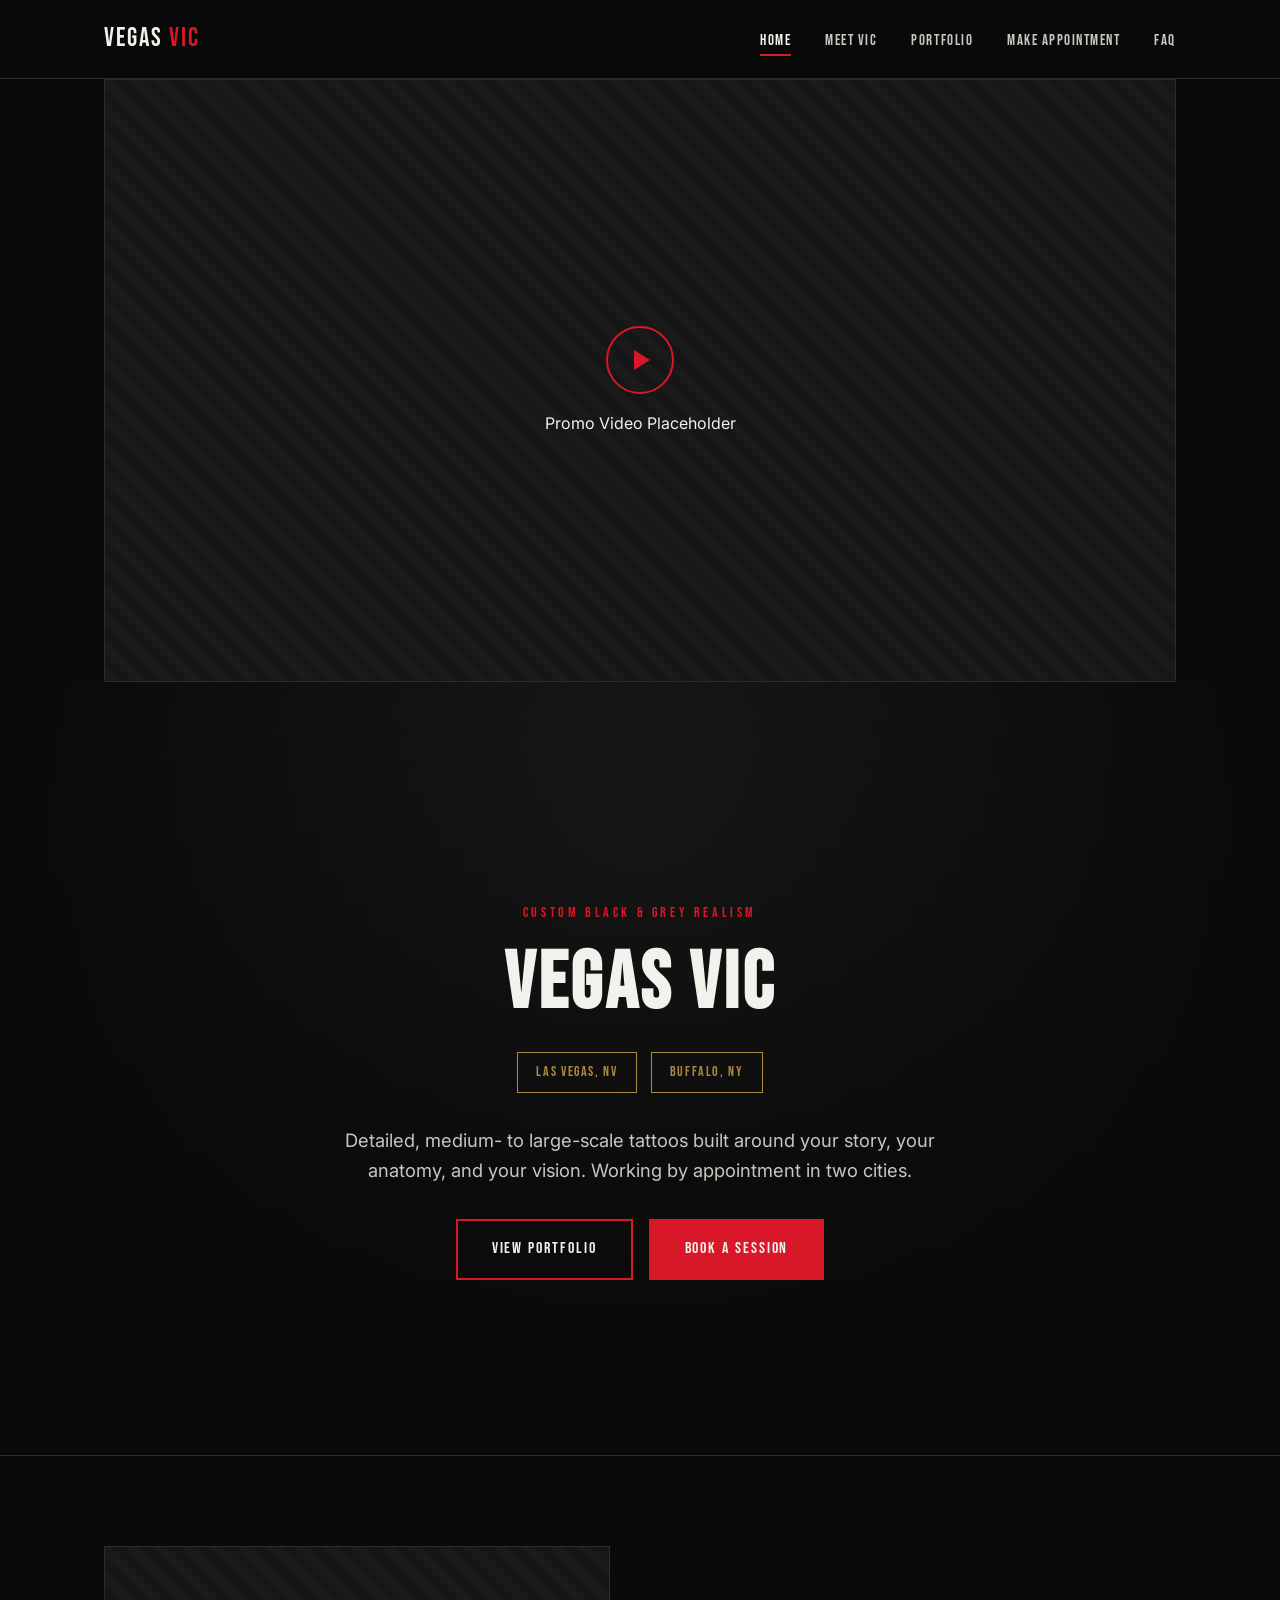
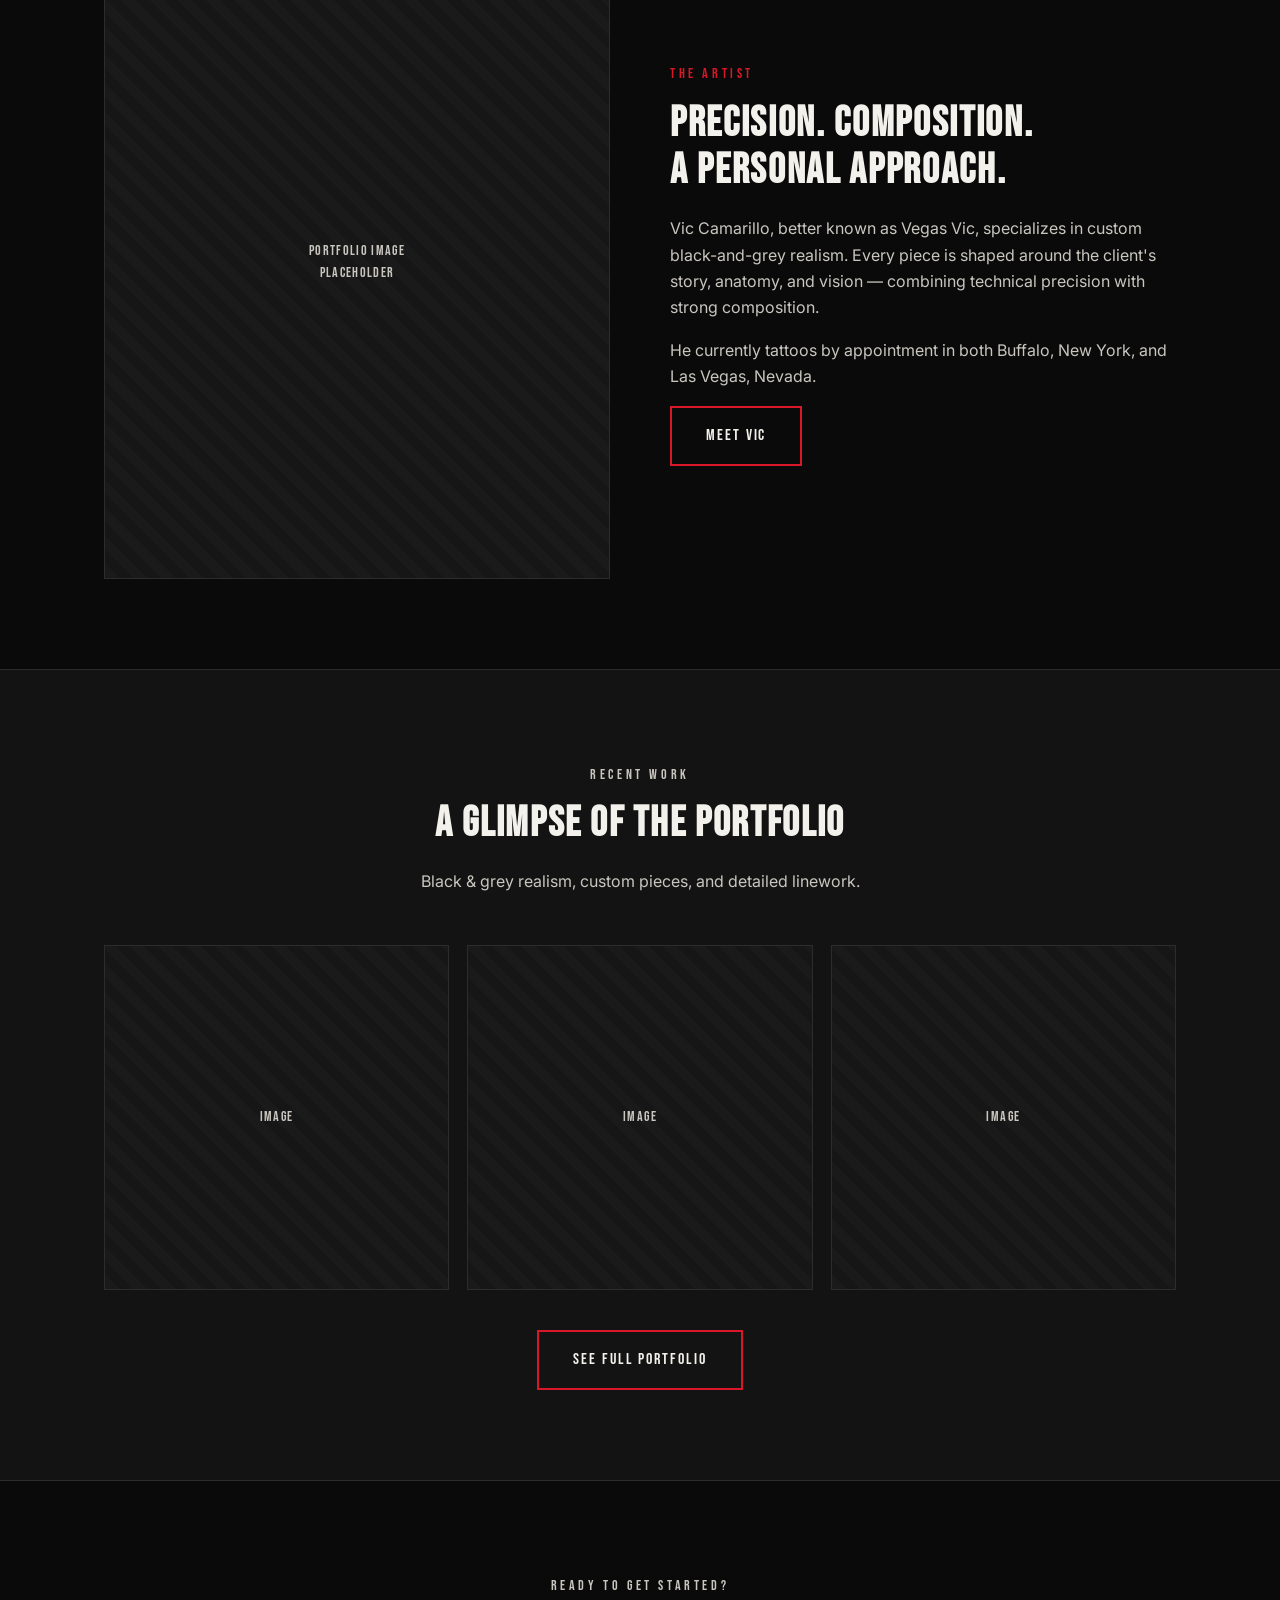
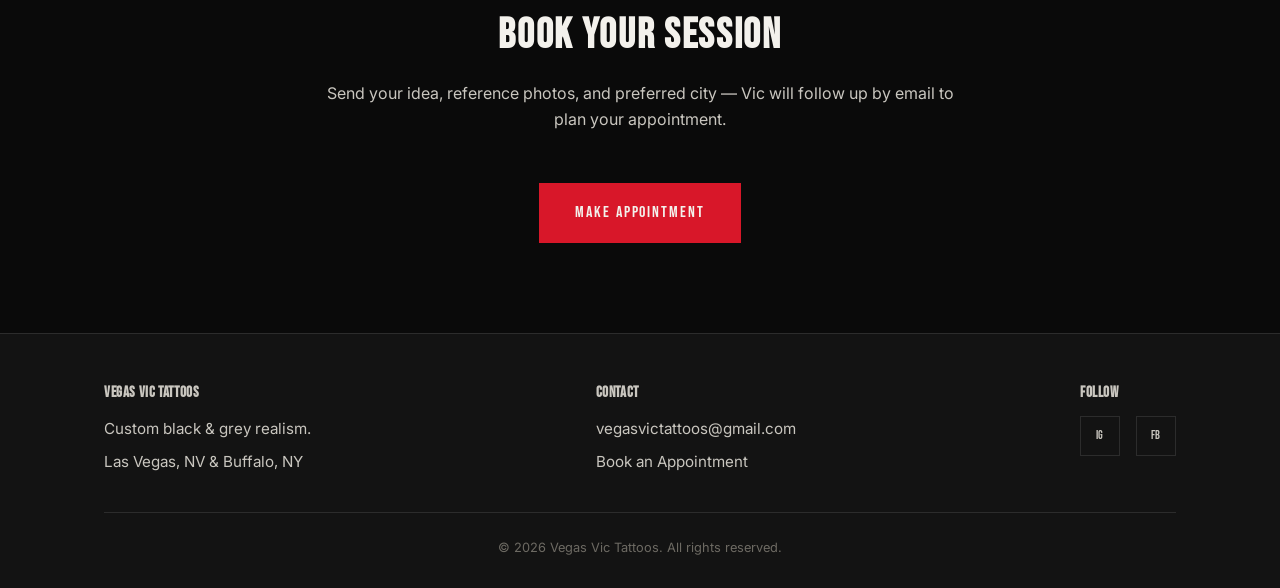
==== index.html @ 9f09d4d0 "Add files via upload" ====
<!doctype html>
<html lang="en">
<head>
<meta charset="utf-8">
<meta name="viewport" content="width=device-width, initial-scale=1">
<title>Vegas Vic Tattoos | Custom Black &amp; Grey Realism — Las Vegas &amp; Buffalo</title>
<meta name="description" content="Vegas Vic — custom black-and-grey realism tattoo artist working by appointment in Las Vegas, NV and Buffalo, NY.">
<link rel="canonical" href="https://www.vegasvictattoos.com/">
<meta property="og:type" content="website">
<meta property="og:site_name" content="Vegas Vic Tattoos">
<meta property="og:title" content="Vegas Vic Tattoos | Custom Black & Grey Realism">
<meta property="og:description" content="Vegas Vic — custom black-and-grey realism tattoo artist working by appointment in Las Vegas, NV and Buffalo, NY.">
<meta property="og:url" content="https://www.vegasvictattoos.com/">
<meta property="og:image" content="https://www.vegasvictattoos.com/images/og-image.jpg">
<meta name="twitter:card" content="summary_large_image">
<meta name="twitter:title" content="Vegas Vic Tattoos | Custom Black & Grey Realism">
<meta name="twitter:description" content="Vegas Vic — custom black-and-grey realism tattoo artist working by appointment in Las Vegas, NV and Buffalo, NY.">
<meta name="twitter:image" content="https://www.vegasvictattoos.com/images/og-image.jpg">
<link rel="icon" type="image/svg+xml" href="favicon.svg">
<link rel="preconnect" href="https://fonts.googleapis.com">
<link rel="preconnect" href="https://fonts.gstatic.com" crossorigin>
<link href="https://fonts.googleapis.com/css2?family=Bebas+Neue&family=Inter:wght@400;500;600&display=swap" rel="stylesheet">
<link rel="stylesheet" href="style.css">
<script type="application/ld+json">
{
  "@context": "https://schema.org",
  "@type": "LocalBusiness",
  "name": "Vegas Vic Tattoos",
  "image": "https://www.vegasvictattoos.com/images/og-image.jpg",
  "url": "https://www.vegasvictattoos.com/",
  "email": "vegasvictattoos@gmail.com",
  "description": "Custom black-and-grey realism tattoo artist working by appointment in Las Vegas, NV and Buffalo, NY.",
  "priceRange": "$750-$1500",
  "areaServed": [
    { "@type": "City", "name": "Las Vegas, NV" },
    { "@type": "City", "name": "Buffalo, NY" }
  ],
  "sameAs": [
    "https://www.instagram.com/vegasvic_tattoos/",
    "https://www.facebook.com/profile.php?id=100070552852035"
  ]
}
</script>
</head>
<body>

<header class="site-header">
  <div class="nav-wrap">
    <a href="index.html" class="logo">VEGAS <span>VIC</span></a>
    <button class="nav-toggle" aria-label="Toggle menu"><span></span><span></span><span></span></button>
    <nav class="main-nav">
      <ul>
        <li><a href="index.html" class="active">Home</a></li>
        <li><a href="meet-vic.html">Meet Vic</a></li>
        <li><a href="portfolio.html">Portfolio</a></li>
        <li><a href="appointment.html">Make Appointment</a></li>
        <li><a href="faq.html">FAQ</a></li>
      </ul>
    </nav>
  </div>
</header>

<main>

<section class="video-section">
  <div class="container">
    <!-- Swap this block for a <video controls src="..."></video> or an embedded
         YouTube/Vimeo <iframe> once a promo/reel video is ready. -->
    <div class="video-frame">
      <div class="play-icon"></div>
      <span class="placeholder-label">Promo Video Placeholder</span>
    </div>
  </div>
</section>

<section class="hero">
  <div class="hero-inner">
    <p class="eyebrow">Custom Black &amp; Grey Realism</p>
    <h1>Vegas Vic</h1>
    <div class="cities">
      <span class="city-badge">Las Vegas, NV</span>
      <span class="city-badge">Buffalo, NY</span>
    </div>
    <p class="lede">Detailed, medium- to large-scale tattoos built around your story, your anatomy, and your vision. Working by appointment in two cities.</p>
    <div class="btn-row" style="justify-content:center;">
      <a href="portfolio.html" class="btn">View Portfolio</a>
      <a href="appointment.html" class="btn btn-solid">Book a Session</a>
    </div>
  </div>
</section>

<section>
  <div class="container two-col">
    <div class="img-frame">
      <span class="placeholder-label">Portfolio Image<br>Placeholder</span>
    </div>
    <div>
      <p class="eyebrow">The Artist</p>
      <h2>Precision. Composition.<br>A Personal Approach.</h2>
      <p>Vic Camarillo, better known as Vegas Vic, specializes in custom black-and-grey realism. Every piece is shaped around the client's story, anatomy, and vision — combining technical precision with strong composition.</p>
      <p>He currently tattoos by appointment in both Buffalo, New York, and Las Vegas, Nevada.</p>
      <a href="meet-vic.html" class="btn">Meet Vic</a>
    </div>
  </div>
</section>

<section class="section-alt">
  <div class="container">
    <div class="section-head">
      <p class="eyebrow">Recent Work</p>
      <h2>A Glimpse of the Portfolio</h2>
      <p>Black &amp; grey realism, custom pieces, and detailed linework.</p>
    </div>
    <div class="portfolio-grid">
      <div class="img-frame"><span class="placeholder-label">Image</span></div>
      <div class="img-frame"><span class="placeholder-label">Image</span></div>
      <div class="img-frame"><span class="placeholder-label">Image</span></div>
    </div>
    <div style="text-align:center; margin-top:40px;">
      <a href="portfolio.html" class="btn">See Full Portfolio</a>
    </div>
  </div>
</section>

<section>
  <div class="container">
    <div class="section-head">
      <p class="eyebrow">Ready to Get Started?</p>
      <h2>Book Your Session</h2>
      <p>Send your idea, reference photos, and preferred city — Vic will follow up by email to plan your appointment.</p>
    </div>
    <div style="text-align:center;">
      <a href="appointment.html" class="btn btn-solid">Make Appointment</a>
    </div>
  </div>
</section>

</main>

<footer class="site-footer">
  <div class="container">
    <div class="footer-inner">
      <div class="footer-col">
        <h4>Vegas Vic Tattoos</h4>
        <p>Custom black &amp; grey realism.</p>
        <p>Las Vegas, NV &amp; Buffalo, NY</p>
      </div>
      <div class="footer-col">
        <h4>Contact</h4>
        <a href="mailto:vegasvictattoos@gmail.com">vegasvictattoos@gmail.com</a>
        <a href="appointment.html">Book an Appointment</a>
      </div>
      <div class="footer-col">
        <h4>Follow</h4>
        <div class="social-row">
          <a href="https://www.instagram.com/vegasvic_tattoos/" target="_blank" rel="noopener">IG</a>
          <a href="https://www.facebook.com/profile.php?id=100070552852035" target="_blank" rel="noopener">FB</a>
        </div>
      </div>
    </div>
    <div class="footer-bottom">&copy; 2026 Vegas Vic Tattoos. All rights reserved.</div>
  </div>
</footer>

<script src="script.js"></script>
</body>
</html>
---- style.css ----
/* =========================================================
   Vegas Vic Tattoos — shared stylesheet
   ========================================================= */

:root {
  --black: #0a0a0a;
  --near-black: #131313;
  --charcoal: #1c1c1c;
  --line: #2c2c2c;
  --white: #f3f1ec;
  --off-white: #c9c6bf;
  --red: #b1121e;
  --red-bright: #d81729;
  --gold: #ad8a3f;
  --font-display: 'Bebas Neue', 'Oswald', sans-serif;
  --font-body: 'Inter', 'Helvetica Neue', Arial, sans-serif;
}

* { box-sizing: border-box; margin: 0; padding: 0; }

html { scroll-behavior: smooth; }

body {
  background: var(--black);
  color: var(--white);
  font-family: var(--font-body);
  line-height: 1.65;
  -webkit-font-smoothing: antialiased;
}

img { max-width: 100%; display: block; }

a { color: inherit; text-decoration: none; }

ul { list-style: none; }

.container {
  width: 100%;
  max-width: 1120px;
  margin: 0 auto;
  padding: 0 24px;
}

h1, h2, h3, h4 {
  font-family: var(--font-display);
  letter-spacing: 0.04em;
  text-transform: uppercase;
  line-height: 1.15;
  color: var(--white);
}

h1 { font-size: clamp(2.6rem, 7vw, 5rem); }
h2 { font-size: clamp(1.8rem, 4vw, 2.6rem); margin-bottom: 20px; }
h3 { font-size: 1.3rem; margin-bottom: 10px; }

p { color: var(--off-white); margin-bottom: 16px; }

.eyebrow {
  display: inline-block;
  font-family: var(--font-display);
  letter-spacing: 0.25em;
  text-transform: uppercase;
  color: var(--red-bright);
  font-size: 0.9rem;
  margin-bottom: 14px;
}

.btn {
  display: inline-block;
  font-family: var(--font-display);
  letter-spacing: 0.12em;
  text-transform: uppercase;
  font-size: 1rem;
  padding: 15px 34px;
  border: 2px solid var(--red-bright);
  color: var(--white);
  background: transparent;
  cursor: pointer;
  transition: background 0.2s ease, color 0.2s ease, border-color 0.2s ease;
}

.btn:hover { background: var(--red-bright); border-color: var(--red-bright); color: var(--white); }

.btn-solid {
  background: var(--red-bright);
  border-color: var(--red-bright);
}

.btn-solid:hover { background: var(--red); border-color: var(--red); }

.btn-row { display: flex; gap: 16px; flex-wrap: wrap; }

/* ---------- Header / Nav ---------- */

header.site-header {
  position: sticky;
  top: 0;
  z-index: 100;
  background: rgba(10, 10, 10, 0.92);
  backdrop-filter: blur(6px);
  border-bottom: 1px solid var(--line);
}

.nav-wrap {
  display: flex;
  align-items: center;
  justify-content: space-between;
  padding: 18px 24px;
  max-width: 1120px;
  margin: 0 auto;
}

.logo {
  font-family: var(--font-display);
  font-size: 1.6rem;
  letter-spacing: 0.08em;
  text-transform: uppercase;
  color: var(--white);
}

.logo span { color: var(--red-bright); }

nav.main-nav ul {
  display: flex;
  gap: 34px;
}

nav.main-nav a {
  font-family: var(--font-display);
  letter-spacing: 0.1em;
  text-transform: uppercase;
  font-size: 0.95rem;
  color: var(--off-white);
  padding-bottom: 4px;
  border-bottom: 2px solid transparent;
  transition: color 0.2s ease, border-color 0.2s ease;
}

nav.main-nav a:hover,
nav.main-nav a.active {
  color: var(--white);
  border-color: var(--red-bright);
}

.nav-toggle {
  display: none;
  flex-direction: column;
  gap: 5px;
  background: none;
  border: none;
  cursor: pointer;
  padding: 6px;
}

.nav-toggle span {
  width: 26px;
  height: 2px;
  background: var(--white);
  display: block;
}

/* ---------- Hero ---------- */

.hero {
  position: relative;
  min-height: 86vh;
  display: flex;
  align-items: center;
  justify-content: center;
  text-align: center;
  padding: 120px 24px 80px;
  background:
    linear-gradient(180deg, rgba(10,10,10,0.55) 0%, rgba(10,10,10,0.85) 65%, var(--black) 100%),
    radial-gradient(circle at 50% 20%, #2a2a2a 0%, #0a0a0a 70%);
  border-bottom: 1px solid var(--line);
}

.hero-inner { max-width: 760px; }

.hero .cities {
  display: flex;
  gap: 14px;
  justify-content: center;
  margin: 22px 0 32px;
  flex-wrap: wrap;
}

.city-badge {
  font-family: var(--font-display);
  letter-spacing: 0.12em;
  font-size: 0.85rem;
  text-transform: uppercase;
  border: 1px solid var(--gold);
  color: var(--gold);
  padding: 8px 18px;
}

.hero p.lede {
  font-size: 1.15rem;
  color: var(--off-white);
  max-width: 600px;
  margin: 0 auto 34px;
}

/* ---------- Sections ---------- */

section { padding: 90px 0; border-bottom: 1px solid var(--line); }
section:last-of-type { border-bottom: none; }

.section-alt { background: var(--near-black); }

.section-head { text-align: center; max-width: 640px; margin: 0 auto 50px; }
.section-head p { color: var(--off-white); }

.two-col {
  display: grid;
  grid-template-columns: 1fr 1fr;
  gap: 60px;
  align-items: center;
}

.stat-row {
  display: flex;
  gap: 50px;
  flex-wrap: wrap;
  margin-top: 20px;
}

.stat { text-align: left; }
.stat .num {
  font-family: var(--font-display);
  font-size: 2.4rem;
  color: var(--red-bright);
  display: block;
}
.stat .label {
  font-size: 0.85rem;
  letter-spacing: 0.08em;
  text-transform: uppercase;
  color: var(--off-white);
}

/* Placeholder image block (swap for real photos) */

.img-frame {
  position: relative;
  width: 100%;
  aspect-ratio: 4 / 5;
  background:
    repeating-linear-gradient(45deg, #1a1a1a, #1a1a1a 10px, #161616 10px, #161616 20px);
  border: 1px solid var(--line);
  display: flex;
  align-items: center;
  justify-content: center;
  overflow: hidden;
}

.img-frame img { width: 100%; height: 100%; object-fit: cover; }

.img-frame .placeholder-label {
  font-family: var(--font-display);
  letter-spacing: 0.1em;
  text-transform: uppercase;
  font-size: 0.85rem;
  color: var(--off-white);
  text-align: center;
  padding: 12px;
}

/* ---------- Video frame ---------- */

.video-section { padding-top: 0; padding-bottom: 0; border-bottom: none; }

.video-frame {
  position: relative;
  width: 100%;
  aspect-ratio: 16 / 9;
  background: repeating-linear-gradient(45deg, #1a1a1a, #1a1a1a 10px, #161616 10px, #161616 20px);
  border: 1px solid var(--line);
  display: flex;
  flex-direction: column;
  align-items: center;
  justify-content: center;
  overflow: hidden;
}

.video-frame video,
.video-frame iframe {
  width: 100%;
  height: 100%;
  object-fit: cover;
  border: none;
}

.video-frame .play-icon {
  width: 68px;
  height: 68px;
  border: 2px solid var(--red-bright);
  border-radius: 50%;
  display: flex;
  align-items: center;
  justify-content: center;
  margin-bottom: 16px;
}

.video-frame .play-icon::after {
  content: "";
  border-left: 16px solid var(--red-bright);
  border-top: 10px solid transparent;
  border-bottom: 10px solid transparent;
  margin-left: 4px;
}

/* ---------- Portfolio grid ---------- */

.portfolio-grid {
  display: grid;
  grid-template-columns: repeat(3, 1fr);
  gap: 18px;
}

.portfolio-grid .img-frame { aspect-ratio: 1 / 1; }

.mini-grid {
  display: grid;
  grid-template-columns: repeat(3, 1fr);
  gap: 16px;
  max-width: 820px;
  margin: 0 auto;
}

.mini-grid .img-frame { aspect-ratio: 1 / 1; }

@media (max-width: 720px) {
  .portfolio-grid { grid-template-columns: repeat(2, 1fr); }
  .mini-grid { grid-template-columns: repeat(2, 1fr); }
}

.portfolio-note {
  text-align: center;
  max-width: 620px;
  margin: 40px auto 0;
  padding: 18px 22px;
  border: 1px dashed var(--line);
  color: var(--off-white);
  font-size: 0.92rem;
}

/* ---------- FAQ ---------- */

.faq-item {
  border-bottom: 1px solid var(--line);
  padding: 26px 0;
}

.faq-item h3 {
  color: var(--red-bright);
  margin-bottom: 14px;
  font-size: 1.15rem;
}

.faq-item ul { margin: 10px 0 10px 4px; }
.faq-item ul li {
  color: var(--off-white);
  padding-left: 18px;
  position: relative;
  margin-bottom: 8px;
}
.faq-item ul li::before {
  content: "\2014";
  position: absolute;
  left: 0;
  color: var(--red-bright);
}

/* ---------- Form ---------- */

form.contact-form {
  max-width: 640px;
  margin: 0 auto;
}

.form-row {
  display: grid;
  grid-template-columns: 1fr 1fr;
  gap: 20px;
}

.field { margin-bottom: 22px; }

.field label {
  display: block;
  font-family: var(--font-display);
  letter-spacing: 0.08em;
  text-transform: uppercase;
  font-size: 0.85rem;
  color: var(--off-white);
  margin-bottom: 8px;
}

.field input,
.field select,
.field textarea {
  width: 100%;
  background: var(--near-black);
  border: 1px solid var(--line);
  color: var(--white);
  font-family: var(--font-body);
  font-size: 1rem;
  padding: 13px 14px;
}

.field input:focus,
.field select:focus,
.field textarea:focus {
  outline: none;
  border-color: var(--red-bright);
}

.field textarea { resize: vertical; min-height: 140px; }

.required-note { font-size: 0.85rem; color: var(--off-white); margin-bottom: 26px; }

.form-status {
  margin-top: 18px;
  font-size: 0.95rem;
  color: var(--gold);
  display: none;
}

/* ---------- Footer ---------- */

footer.site-footer {
  background: var(--near-black);
  border-top: 1px solid var(--line);
  padding: 50px 0 30px;
}

.footer-inner {
  display: flex;
  justify-content: space-between;
  flex-wrap: wrap;
  gap: 30px;
  margin-bottom: 30px;
}

.footer-col h4 {
  font-size: 0.95rem;
  color: var(--off-white);
  margin-bottom: 14px;
}

.footer-col a, .footer-col p {
  display: block;
  color: var(--off-white);
  font-size: 0.95rem;
  margin-bottom: 8px;
}

.footer-col a:hover { color: var(--red-bright); }

.social-row { display: flex; gap: 16px; }

.social-row a {
  border: 1px solid var(--line);
  width: 40px;
  height: 40px;
  display: flex;
  align-items: center;
  justify-content: center;
  font-family: var(--font-display);
  letter-spacing: 0.05em;
  font-size: 0.75rem;
  transition: border-color 0.2s ease, color 0.2s ease;
}

.social-row a:hover { border-color: var(--red-bright); color: var(--red-bright); }

.footer-bottom {
  text-align: center;
  font-size: 0.8rem;
  color: #6d6a63;
  padding-top: 24px;
  border-top: 1px solid var(--line);
}

/* ---------- Responsive ---------- */

@media (max-width: 860px) {
  .two-col { grid-template-columns: 1fr; gap: 40px; }
  .form-row { grid-template-columns: 1fr; }
}

@media (max-width: 720px) {
  nav.main-nav {
    position: fixed;
    top: 68px;
    left: 0;
    right: 0;
    bottom: 0;
    background: var(--black);
    display: none;
    padding: 30px 24px;
    overflow-y: auto;
  }
  nav.main-nav.open { display: block; }
  nav.main-nav ul { flex-direction: column; gap: 26px; }
  nav.main-nav a { display: inline-block; padding: 6px 0; }
  .nav-toggle {
    display: flex;
    width: 44px;
    height: 44px;
    align-items: center;
    justify-content: center;
  }
  section { padding: 56px 0; }
  .hero { padding: 100px 20px 56px; min-height: auto; }
  .portfolio-grid { grid-template-columns: repeat(2, 1fr); gap: 12px; }
  .mini-grid { grid-template-columns: repeat(2, 1fr); gap: 12px; }
  .btn { width: 100%; text-align: center; }
  .btn-row { flex-direction: column; }
  .btn-row .btn { width: 100%; }
  .footer-inner { flex-direction: column; gap: 34px; }
}

@media (max-width: 420px) {
  .portfolio-grid { grid-template-columns: repeat(2, 1fr); }
  .mini-grid { grid-template-columns: 1fr 1fr; }
  .city-badge { font-size: 0.78rem; padding: 7px 14px; }
}
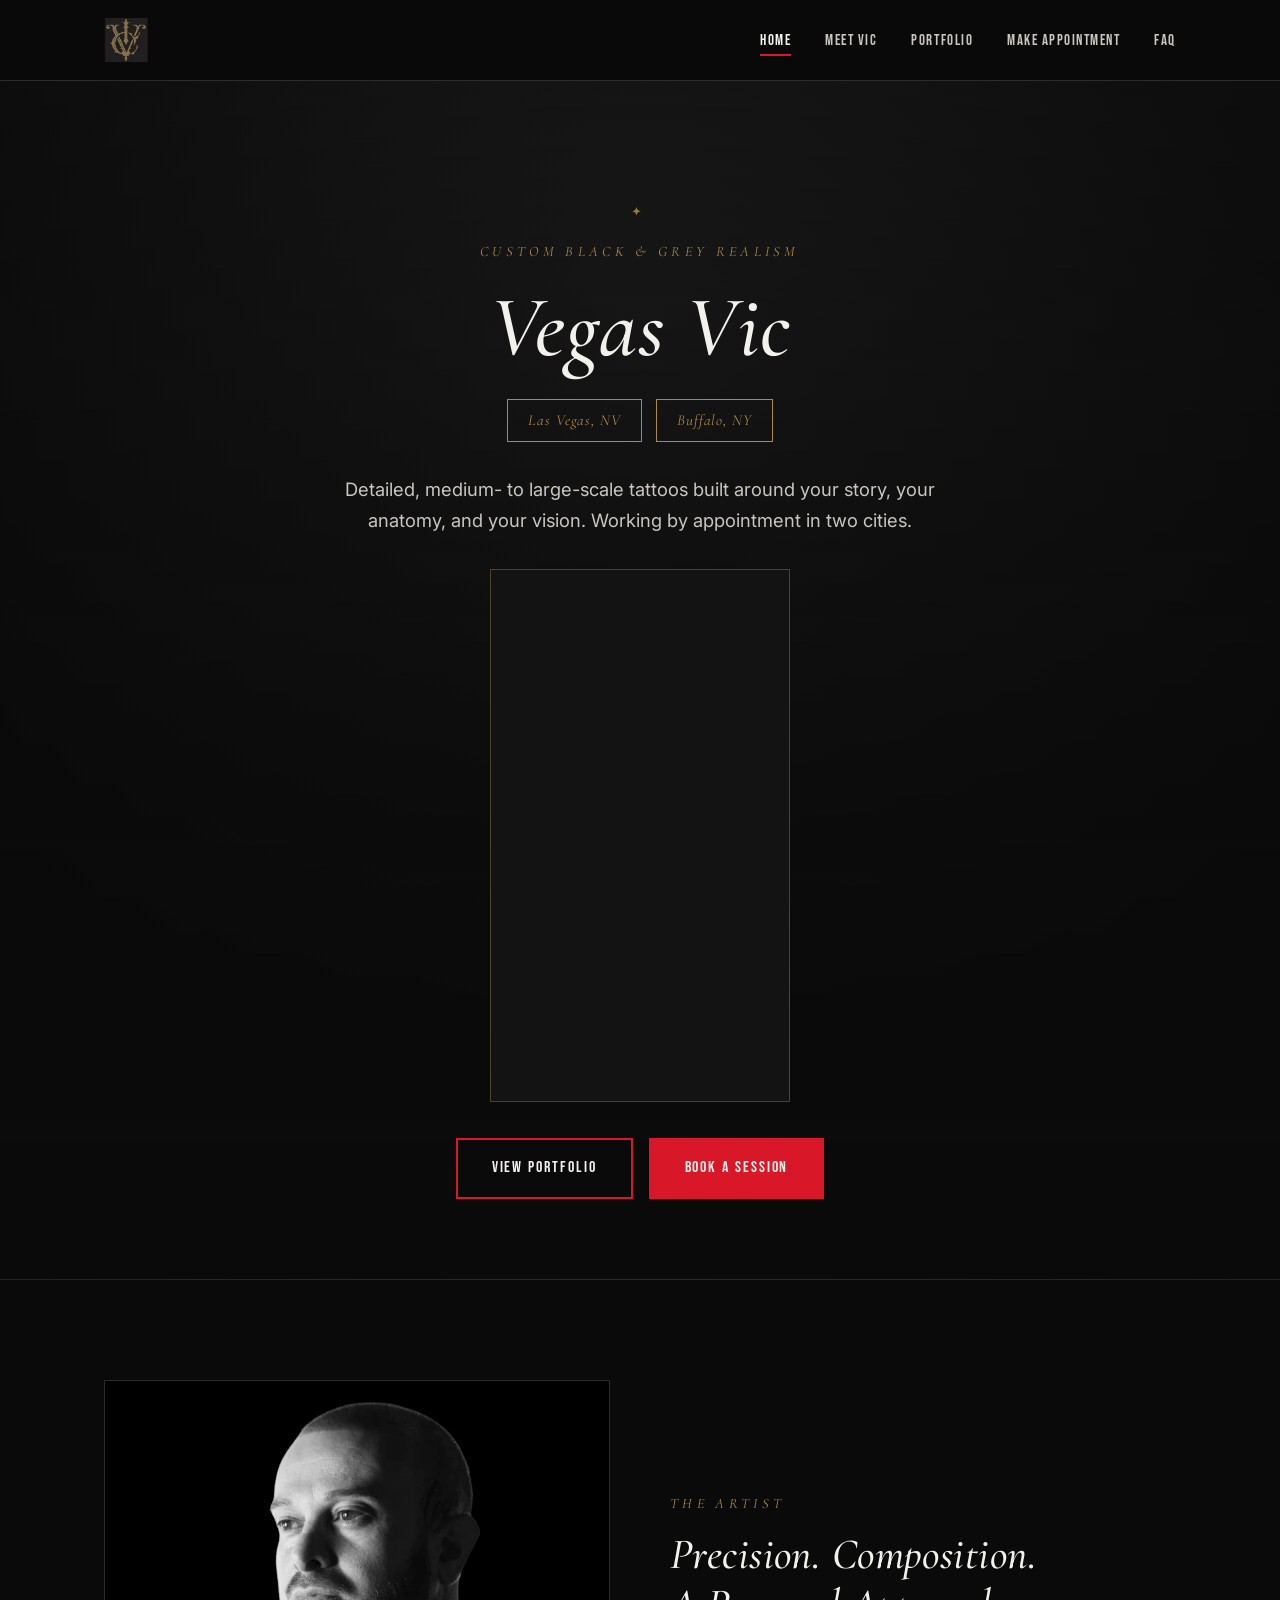
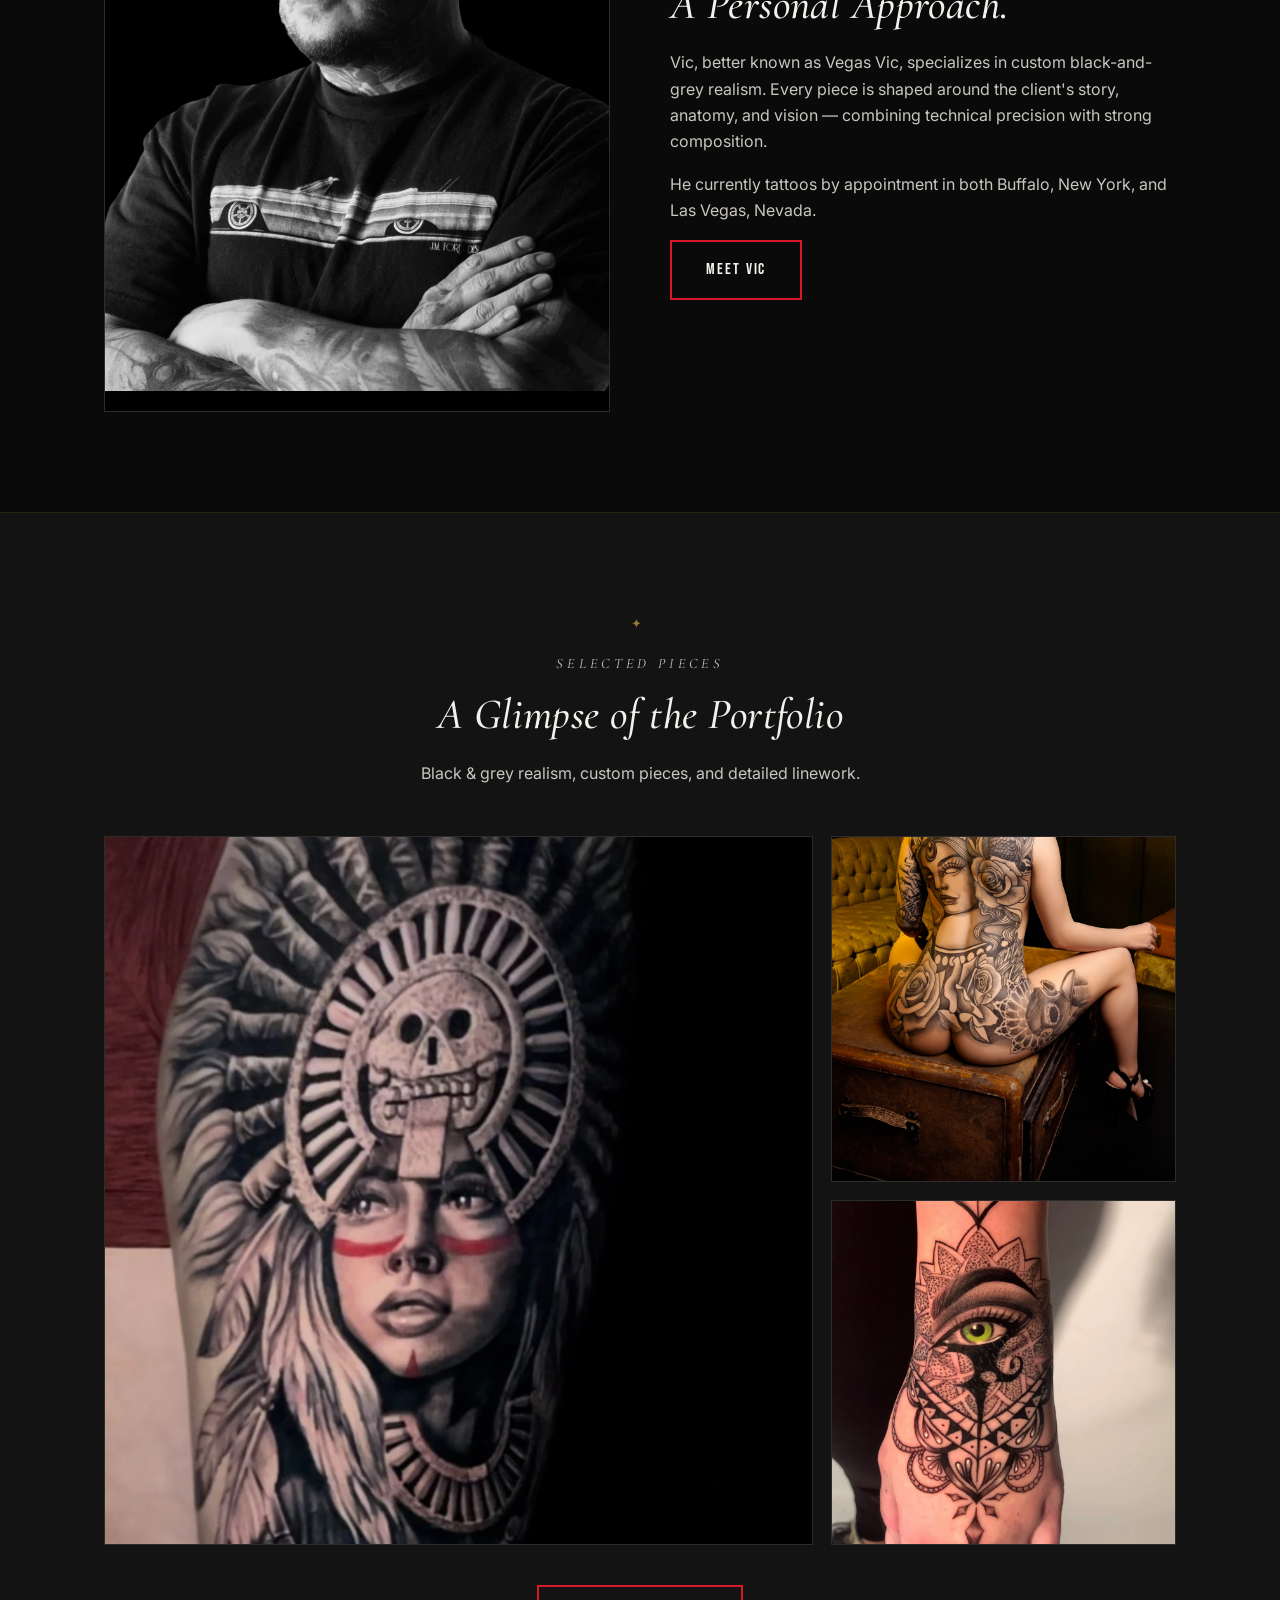
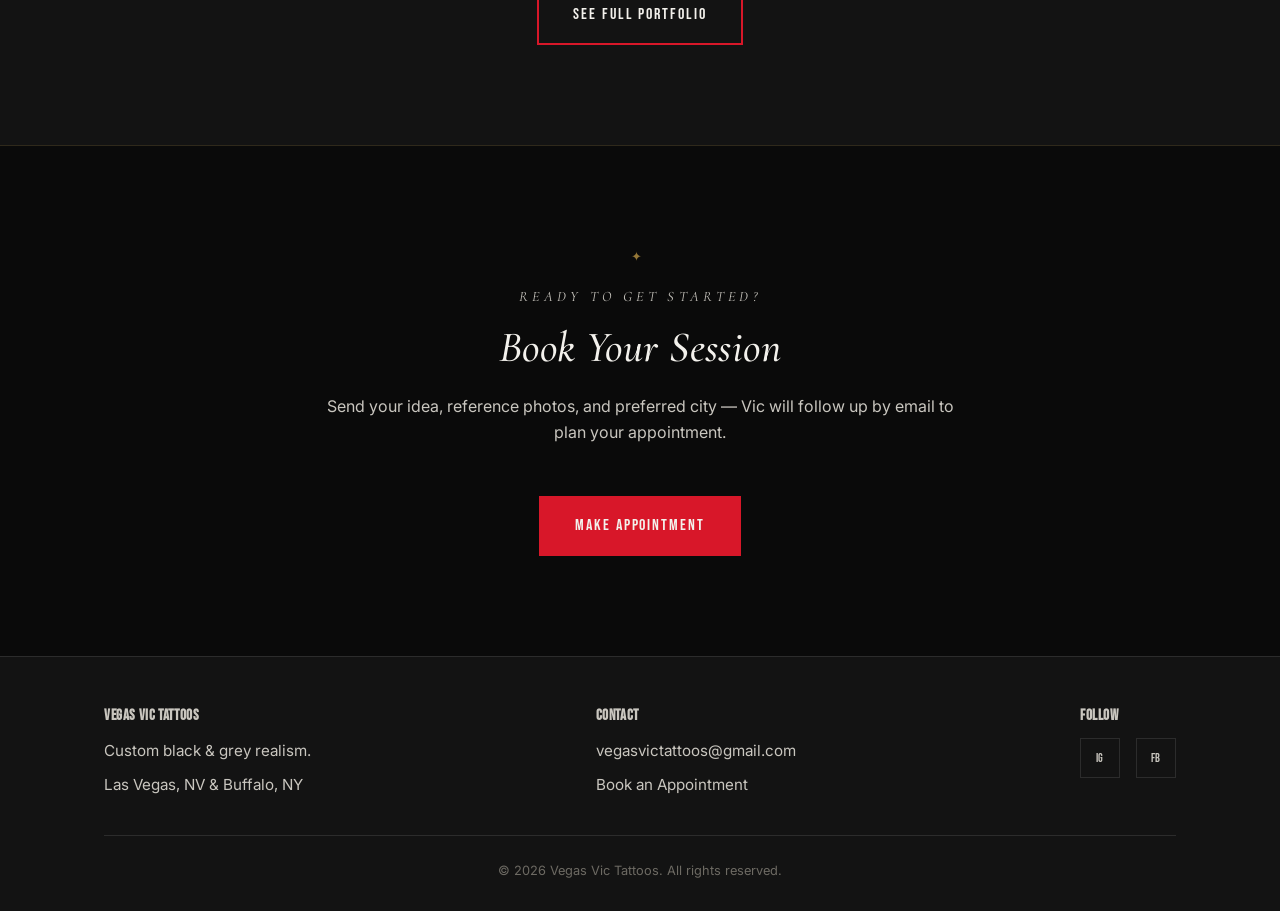
==== commit 7b44a461: "Add files via upload" ====
--- a/index.html
+++ b/index.html
@@ -16,10 +16,12 @@
 <meta name="twitter:title" content="Vegas Vic Tattoos | Custom Black & Grey Realism">
 <meta name="twitter:description" content="Vegas Vic — custom black-and-grey realism tattoo artist working by appointment in Las Vegas, NV and Buffalo, NY.">
 <meta name="twitter:image" content="https://www.vegasvictattoos.com/images/og-image.jpg">
-<link rel="icon" type="image/svg+xml" href="favicon.svg">
+<link rel="icon" type="image/png" href="favicon-32.png">
+<link rel="icon" type="image/png" sizes="512x512" href="favicon-512.png">
+<link rel="apple-touch-icon" href="apple-touch-icon.png">
 <link rel="preconnect" href="https://fonts.googleapis.com">
 <link rel="preconnect" href="https://fonts.gstatic.com" crossorigin>
-<link href="https://fonts.googleapis.com/css2?family=Bebas+Neue&family=Inter:wght@400;500;600&display=swap" rel="stylesheet">
+<link href="https://fonts.googleapis.com/css2?family=Bebas+Neue&family=Cormorant+Garamond:ital,wght@0,400;0,500;0,600;1,400;1,500;1,600&family=Inter:wght@400;500;600&display=swap" rel="stylesheet">
 <link rel="stylesheet" href="style.css">
 <script type="application/ld+json">
 {
@@ -46,7 +48,7 @@
 
 <header class="site-header">
   <div class="nav-wrap">
-    <a href="index.html" class="logo">VEGAS <span>VIC</span></a>
+    <a href="index.html" class="logo"><img src="VEGASVICLOGO.webp" alt="Vegas Vic Tattoos" class="logo-img"></a>
     <button class="nav-toggle" aria-label="Toggle menu"><span></span><span></span><span></span></button>
     <nav class="main-nav">
       <ul>
@@ -62,19 +64,9 @@
 
 <main>
 
-<section class="video-section">
-  <div class="container">
-    <!-- Swap this block for a <video controls src="..."></video> or an embedded
-         YouTube/Vimeo <iframe> once a promo/reel video is ready. -->
-    <div class="video-frame">
-      <div class="play-icon"></div>
-      <span class="placeholder-label">Promo Video Placeholder</span>
-    </div>
-  </div>
-</section>
-
 <section class="hero">
   <div class="hero-inner">
+    <span class="ornament"></span>
     <p class="eyebrow">Custom Black &amp; Grey Realism</p>
     <h1>Vegas Vic</h1>
     <div class="cities">
@@ -82,6 +74,9 @@
       <span class="city-badge">Buffalo, NY</span>
     </div>
     <p class="lede">Detailed, medium- to large-scale tattoos built around your story, your anatomy, and your vision. Working by appointment in two cities.</p>
+    <div class="reel-frame">
+      <video src="homepage-video.mp4" autoplay muted loop playsinline></video>
+    </div>
     <div class="btn-row" style="justify-content:center;">
       <a href="portfolio.html" class="btn">View Portfolio</a>
       <a href="appointment.html" class="btn btn-solid">Book a Session</a>
@@ -91,13 +86,13 @@
 
 <section>
   <div class="container two-col">
-    <div class="img-frame">
-      <span class="placeholder-label">Portfolio Image<br>Placeholder</span>
+    <div class="img-frame reveal">
+      <img src="VIC_SELFIE.webp" alt="Vic, aka Vegas Vic, tattoo artist">
     </div>
-    <div>
+    <div class="reveal">
       <p class="eyebrow">The Artist</p>
       <h2>Precision. Composition.<br>A Personal Approach.</h2>
-      <p>Vic Camarillo, better known as Vegas Vic, specializes in custom black-and-grey realism. Every piece is shaped around the client's story, anatomy, and vision — combining technical precision with strong composition.</p>
+      <p>Vic, better known as Vegas Vic, specializes in custom black-and-grey realism. Every piece is shaped around the client's story, anatomy, and vision — combining technical precision with strong composition.</p>
       <p>He currently tattoos by appointment in both Buffalo, New York, and Las Vegas, Nevada.</p>
       <a href="meet-vic.html" class="btn">Meet Vic</a>
     </div>
@@ -106,15 +101,16 @@
 
 <section class="section-alt">
   <div class="container">
-    <div class="section-head">
-      <p class="eyebrow">Recent Work</p>
+    <div class="section-head reveal">
+      <span class="ornament"></span>
+      <p class="eyebrow">Selected Pieces</p>
       <h2>A Glimpse of the Portfolio</h2>
       <p>Black &amp; grey realism, custom pieces, and detailed linework.</p>
     </div>
-    <div class="portfolio-grid">
-      <div class="img-frame"><span class="placeholder-label">Image</span></div>
-      <div class="img-frame"><span class="placeholder-label">Image</span></div>
-      <div class="img-frame"><span class="placeholder-label">Image</span></div>
+    <div class="portfolio-grid reveal">
+      <div class="img-frame"><img src="Homepage_1.webp" alt="Black and grey realism tattoo by Vegas Vic"></div>
+      <div class="img-frame"><img src="Homepage_2.webp" alt="Custom tattoo piece by Vegas Vic"></div>
+      <div class="img-frame"><img src="Homepage_3.webp" alt="Black and grey mandala hand tattoo by Vegas Vic"></div>
     </div>
     <div style="text-align:center; margin-top:40px;">
       <a href="portfolio.html" class="btn">See Full Portfolio</a>
@@ -124,7 +120,8 @@
 
 <section>
   <div class="container">
-    <div class="section-head">
+    <div class="section-head reveal">
+      <span class="ornament"></span>
       <p class="eyebrow">Ready to Get Started?</p>
       <h2>Book Your Session</h2>
       <p>Send your idea, reference photos, and preferred city — Vic will follow up by email to plan your appointment.</p>
--- a/style.css
+++ b/style.css
@@ -13,6 +13,7 @@
   --red-bright: #d81729;
   --gold: #ad8a3f;
   --font-display: 'Bebas Neue', 'Oswald', sans-serif;
+  --font-serif: 'Cormorant Garamond', 'Times New Roman', serif;
   --font-body: 'Inter', 'Helvetica Neue', Arial, sans-serif;
 }
 
@@ -42,28 +43,61 @@
 }
 
 h1, h2, h3, h4 {
-  font-family: var(--font-display);
-  letter-spacing: 0.04em;
-  text-transform: uppercase;
   line-height: 1.15;
   color: var(--white);
 }
 
-h1 { font-size: clamp(2.6rem, 7vw, 5rem); }
-h2 { font-size: clamp(1.8rem, 4vw, 2.6rem); margin-bottom: 20px; }
+h1, h2 {
+  font-family: var(--font-serif);
+  font-weight: 500;
+  font-style: italic;
+  letter-spacing: 0.01em;
+  text-transform: none;
+}
+
+h3, h4 {
+  font-family: var(--font-display);
+  letter-spacing: 0.04em;
+  text-transform: uppercase;
+}
+
+h1 { font-size: clamp(2.8rem, 7vw, 5.4rem); }
+h2 { font-size: clamp(1.9rem, 4vw, 2.7rem); margin-bottom: 20px; }
 h3 { font-size: 1.3rem; margin-bottom: 10px; }
 
 p { color: var(--off-white); margin-bottom: 16px; }
 
 .eyebrow {
-  display: inline-block;
-  font-family: var(--font-display);
-  letter-spacing: 0.25em;
-  text-transform: uppercase;
-  color: var(--red-bright);
+  display: block;
+  font-family: var(--font-serif);
+  font-style: italic;
+  letter-spacing: 0.3em;
+  text-transform: uppercase;
+  color: var(--gold);
   font-size: 0.9rem;
   margin-bottom: 14px;
 }
+
+.ornament {
+  display: block;
+  color: var(--gold);
+  font-size: 0.8rem;
+  letter-spacing: 0.5em;
+  margin-bottom: 18px;
+  opacity: 0.85;
+}
+
+.ornament::before { content: "\2726"; }
+
+/* ---------- Scroll reveal ---------- */
+/* Content is visible by default (no-JS safe). JS adds .reveal-init to hide
+   elements just before animating them in via .in-view. */
+
+.reveal { transition: opacity 0.8s ease, transform 0.8s ease; }
+
+.reveal.reveal-init { opacity: 0; transform: translateY(22px); }
+
+.reveal.reveal-init.in-view { opacity: 1; transform: translateY(0); }
 
 .btn {
   display: inline-block;
@@ -116,9 +150,17 @@
   letter-spacing: 0.08em;
   text-transform: uppercase;
   color: var(--white);
+  display: flex;
+  align-items: center;
 }
 
 .logo span { color: var(--red-bright); }
+
+.logo-img {
+  height: 44px;
+  width: auto;
+  display: block;
+}
 
 nav.main-nav ul {
   display: flex;
@@ -172,10 +214,31 @@
   background:
     linear-gradient(180deg, rgba(10,10,10,0.55) 0%, rgba(10,10,10,0.85) 65%, var(--black) 100%),
     radial-gradient(circle at 50% 20%, #2a2a2a 0%, #0a0a0a 70%);
-  border-bottom: 1px solid var(--line);
+  border-bottom: 1px solid rgba(173, 138, 63, 0.18);
+  overflow: hidden;
 }
 
 .hero-inner { max-width: 760px; }
+
+/* Vertical reel/video card shown within the hero (source clip is portrait 9:16,
+   so it's framed as a card rather than forced into a full-bleed landscape crop) */
+
+.reel-frame {
+  width: 100%;
+  max-width: 300px;
+  aspect-ratio: 9 / 16;
+  margin: 8px auto 36px;
+  border: 1px solid rgba(173, 138, 63, 0.4);
+  overflow: hidden;
+  background: var(--near-black);
+}
+
+.reel-frame video {
+  width: 100%;
+  height: 100%;
+  object-fit: cover;
+  display: block;
+}
 
 .hero .cities {
   display: flex;
@@ -186,13 +249,13 @@
 }
 
 .city-badge {
-  font-family: var(--font-display);
-  letter-spacing: 0.12em;
-  font-size: 0.85rem;
-  text-transform: uppercase;
+  font-family: var(--font-serif);
+  font-style: italic;
+  letter-spacing: 0.06em;
+  font-size: 0.95rem;
   border: 1px solid var(--gold);
   color: var(--gold);
-  padding: 8px 18px;
+  padding: 8px 20px;
 }
 
 .hero p.lede {
@@ -204,7 +267,7 @@
 
 /* ---------- Sections ---------- */
 
-section { padding: 90px 0; border-bottom: 1px solid var(--line); }
+section { padding: 100px 0; border-bottom: 1px solid rgba(173, 138, 63, 0.18); }
 section:last-of-type { border-bottom: none; }
 
 .section-alt { background: var(--near-black); }
@@ -255,7 +318,14 @@
   overflow: hidden;
 }
 
-.img-frame img { width: 100%; height: 100%; object-fit: cover; }
+.img-frame img {
+  width: 100%;
+  height: 100%;
+  object-fit: cover;
+  transition: transform 0.6s ease;
+}
+
+.img-frame:hover img { transform: scale(1.06); }
 
 .img-frame .placeholder-label {
   font-family: var(--font-display);
@@ -316,10 +386,24 @@
 .portfolio-grid {
   display: grid;
   grid-template-columns: repeat(3, 1fr);
+  grid-auto-rows: 1fr;
   gap: 18px;
 }
 
 .portfolio-grid .img-frame { aspect-ratio: 1 / 1; }
+
+/* A couple of larger tiles break the rigid grid for a more organic, gallery-wall feel */
+.portfolio-grid .img-frame:nth-child(1) { grid-column: span 2; grid-row: span 2; aspect-ratio: auto; }
+.portfolio-grid .img-frame:nth-child(6) { grid-column: span 2; aspect-ratio: 2 / 1; }
+
+@media (max-width: 720px) {
+  .portfolio-grid .img-frame:nth-child(1),
+  .portfolio-grid .img-frame:nth-child(6) {
+    grid-column: span 1;
+    grid-row: span 1;
+    aspect-ratio: 1 / 1;
+  }
+}
 
 .mini-grid {
   display: grid;
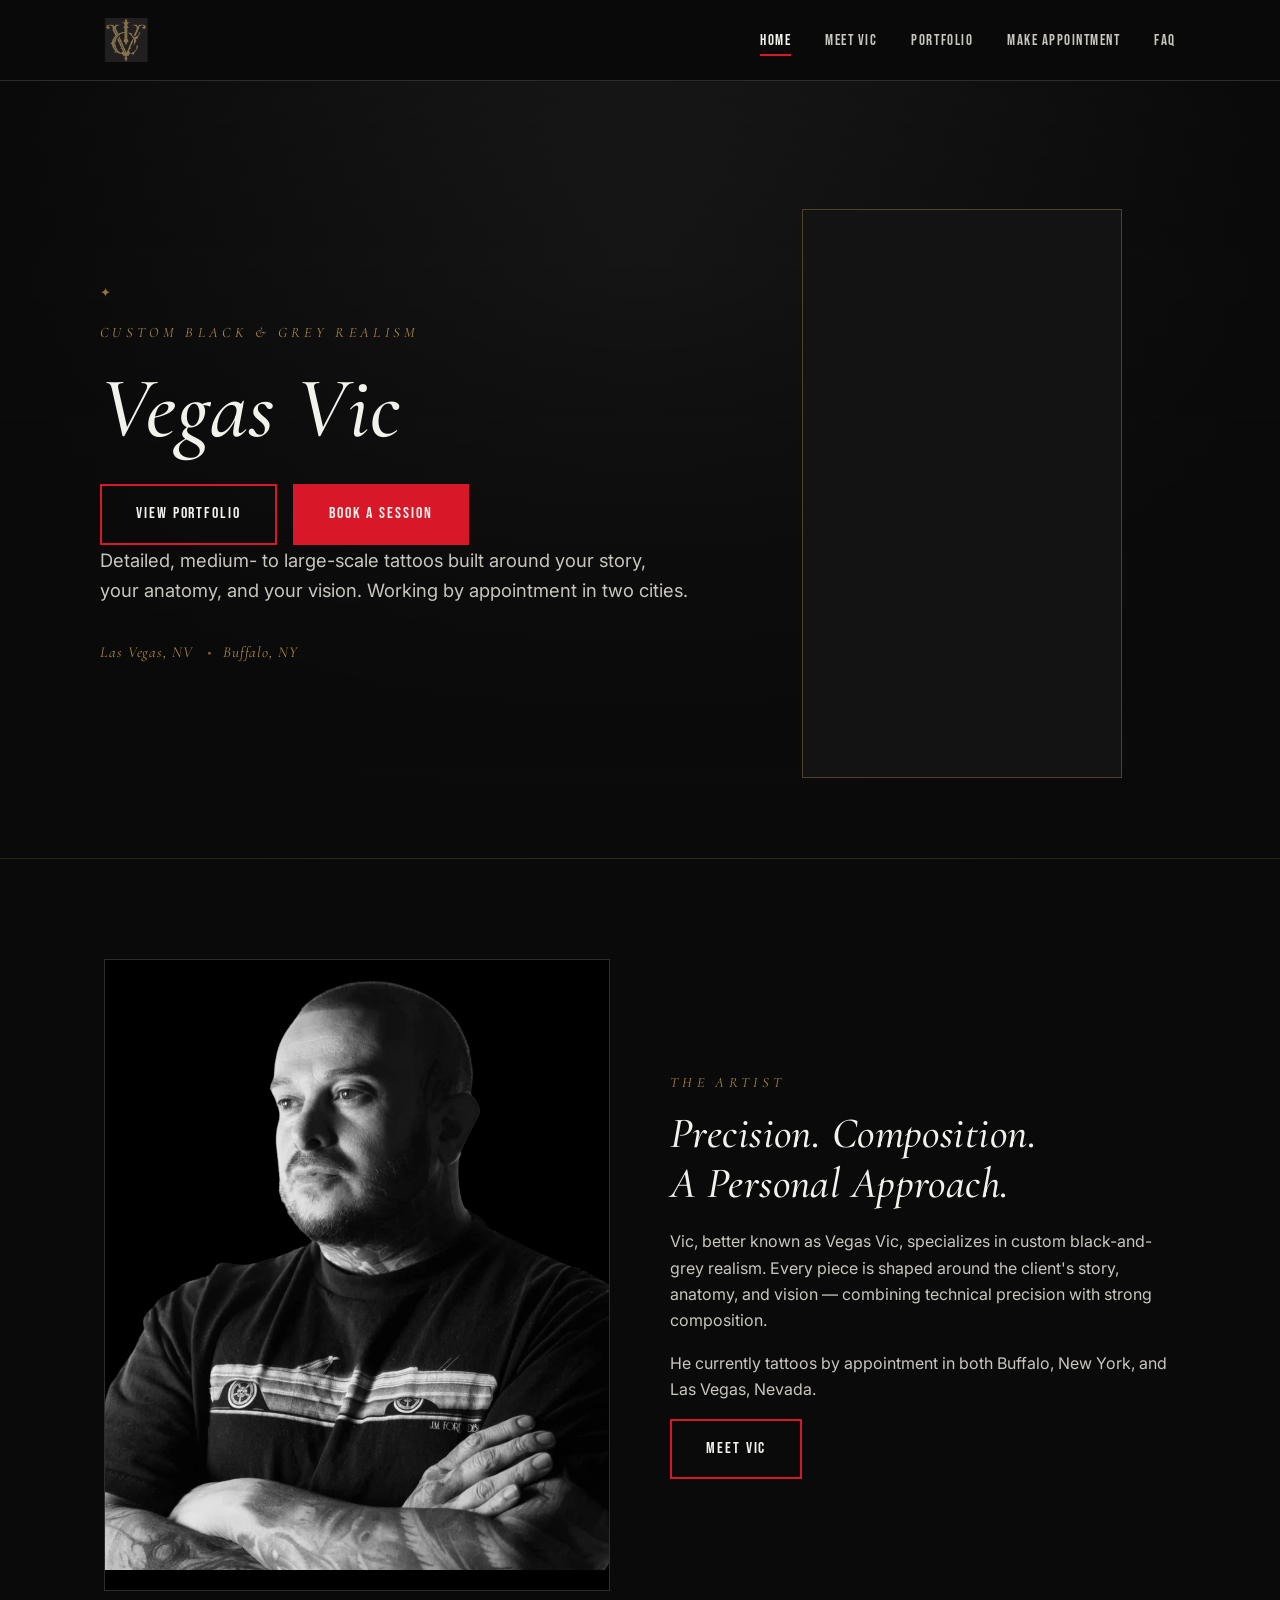
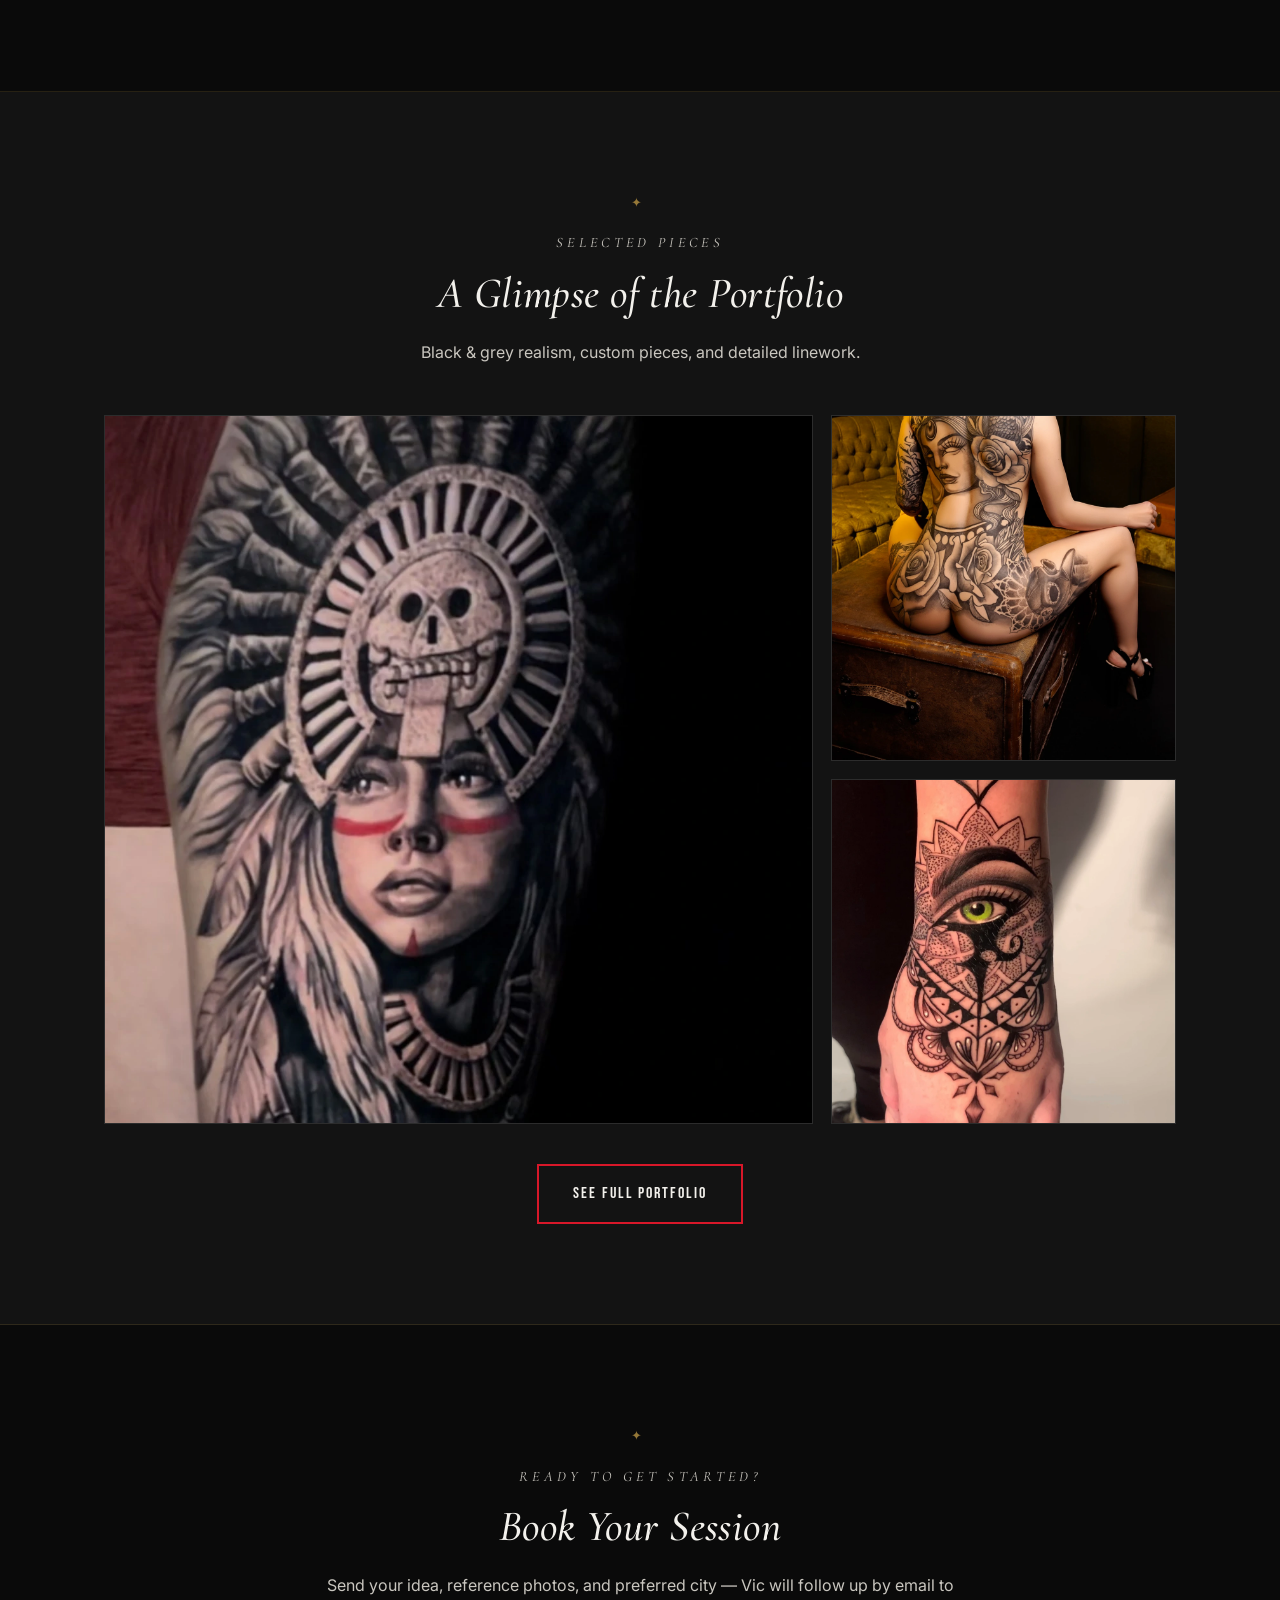
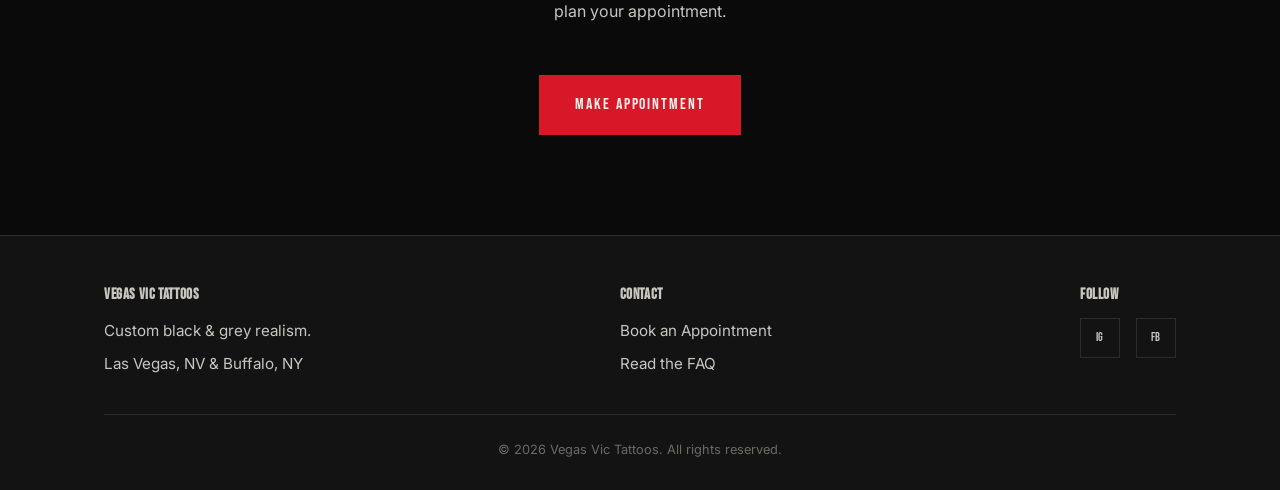
==== commit ae95f261: "Add files via upload" ====
--- a/index.html
+++ b/index.html
@@ -65,21 +65,23 @@
 <main>
 
 <section class="hero">
-  <div class="hero-inner">
-    <span class="ornament"></span>
-    <p class="eyebrow">Custom Black &amp; Grey Realism</p>
-    <h1>Vegas Vic</h1>
-    <div class="cities">
-      <span class="city-badge">Las Vegas, NV</span>
-      <span class="city-badge">Buffalo, NY</span>
+  <div class="hero-split">
+    <div class="hero-text">
+      <span class="ornament"></span>
+      <p class="eyebrow">Custom Black &amp; Grey Realism</p>
+      <h1>Vegas Vic</h1>
+      <div class="btn-row">
+        <a href="portfolio.html" class="btn">View Portfolio</a>
+        <a href="appointment.html" class="btn btn-solid">Book a Session</a>
+      </div>
+      <p class="lede">Detailed, medium- to large-scale tattoos built around your story, your anatomy, and your vision. Working by appointment in two cities.</p>
+      <div class="cities">
+        <span class="city-badge">Las Vegas, NV</span>
+        <span class="city-badge">Buffalo, NY</span>
+      </div>
     </div>
-    <p class="lede">Detailed, medium- to large-scale tattoos built around your story, your anatomy, and your vision. Working by appointment in two cities.</p>
     <div class="reel-frame">
       <video src="homepage-video.mp4" autoplay muted loop playsinline></video>
-    </div>
-    <div class="btn-row" style="justify-content:center;">
-      <a href="portfolio.html" class="btn">View Portfolio</a>
-      <a href="appointment.html" class="btn btn-solid">Book a Session</a>
     </div>
   </div>
 </section>
@@ -144,8 +146,8 @@
       </div>
       <div class="footer-col">
         <h4>Contact</h4>
-        <a href="mailto:vegasvictattoos@gmail.com">vegasvictattoos@gmail.com</a>
         <a href="appointment.html">Book an Appointment</a>
+        <a href="faq.html">Read the FAQ</a>
       </div>
       <div class="footer-col">
         <h4>Follow</h4>
--- a/style.css
+++ b/style.css
@@ -61,7 +61,7 @@
   text-transform: uppercase;
 }
 
-h1 { font-size: clamp(2.8rem, 7vw, 5.4rem); }
+h1 { font-size: clamp(2.8rem, 7vw, 5.4rem); margin-bottom: 26px; }
 h2 { font-size: clamp(1.9rem, 4vw, 2.7rem); margin-bottom: 20px; }
 h3 { font-size: 1.3rem; margin-bottom: 10px; }
 
@@ -220,14 +220,49 @@
 
 .hero-inner { max-width: 760px; }
 
+/* Side-by-side hero (used on Home): text on the left, video card on the right */
+
+.hero-split {
+  display: grid;
+  grid-template-columns: 1.15fr 0.85fr;
+  gap: 56px;
+  align-items: center;
+  text-align: left;
+  width: 100%;
+  max-width: 1080px;
+}
+
+.hero.hero .hero-split .cities,
+.hero-split .btn-row {
+  justify-content: flex-start;
+}
+
+.hero-split .lede {
+  margin: 0 0 34px;
+  max-width: 520px;
+}
+
+@media (max-width: 860px) {
+  .hero-split {
+    grid-template-columns: 1fr;
+    text-align: center;
+    gap: 34px;
+  }
+  .hero.hero .hero-split .cities,
+  .hero-split .btn-row {
+    justify-content: center;
+  }
+  .hero-split .lede { margin: 0 auto 34px; }
+}
+
 /* Vertical reel/video card shown within the hero (source clip is portrait 9:16,
    so it's framed as a card rather than forced into a full-bleed landscape crop) */
 
 .reel-frame {
   width: 100%;
-  max-width: 300px;
+  max-width: 320px;
   aspect-ratio: 9 / 16;
-  margin: 8px auto 36px;
+  margin: 8px auto 0;
   border: 1px solid rgba(173, 138, 63, 0.4);
   overflow: hidden;
   background: var(--near-black);
@@ -242,7 +277,7 @@
 
 .hero .cities {
   display: flex;
-  gap: 14px;
+  gap: 8px;
   justify-content: center;
   margin: 22px 0 32px;
   flex-wrap: wrap;
@@ -253,9 +288,19 @@
   font-style: italic;
   letter-spacing: 0.06em;
   font-size: 0.95rem;
-  border: 1px solid var(--gold);
   color: var(--gold);
-  padding: 8px 20px;
+  cursor: default;
+}
+
+.city-badge + .city-badge {
+  margin-left: 6px;
+}
+
+.city-badge + .city-badge::before {
+  content: "\2022";
+  margin-right: 10px;
+  color: var(--gold);
+  opacity: 0.7;
 }
 
 .hero p.lede {
@@ -392,13 +437,11 @@
 
 .portfolio-grid .img-frame { aspect-ratio: 1 / 1; }
 
-/* A couple of larger tiles break the rigid grid for a more organic, gallery-wall feel */
+/* One larger tile breaks the rigid grid for a more organic, gallery-wall feel */
 .portfolio-grid .img-frame:nth-child(1) { grid-column: span 2; grid-row: span 2; aspect-ratio: auto; }
-.portfolio-grid .img-frame:nth-child(6) { grid-column: span 2; aspect-ratio: 2 / 1; }
 
 @media (max-width: 720px) {
-  .portfolio-grid .img-frame:nth-child(1),
-  .portfolio-grid .img-frame:nth-child(6) {
+  .portfolio-grid .img-frame:nth-child(1) {
     grid-column: span 1;
     grid-row: span 1;
     aspect-ratio: 1 / 1;
@@ -420,6 +463,27 @@
   .mini-grid { grid-template-columns: repeat(2, 1fr); }
 }
 
+/* Form flanked by a small image gallery (used on Make Appointment) */
+
+.form-layout {
+  display: grid;
+  grid-template-columns: 1.3fr 0.7fr;
+  gap: 50px;
+  align-items: start;
+}
+
+.side-gallery {
+  display: grid;
+  gap: 16px;
+}
+
+.side-gallery .img-frame { aspect-ratio: 1 / 1; }
+
+@media (max-width: 860px) {
+  .form-layout { grid-template-columns: 1fr; }
+  .side-gallery { grid-template-columns: repeat(3, 1fr); }
+}
+
 .portfolio-note {
   text-align: center;
   max-width: 620px;
@@ -435,6 +499,30 @@
 .faq-item {
   border-bottom: 1px solid var(--line);
   padding: 26px 0;
+}
+
+.faq-item::after { content: ""; display: table; clear: both; }
+
+.faq-img {
+  float: right;
+  width: 200px;
+  aspect-ratio: 1 / 1;
+  margin: 6px 0 16px 24px;
+  border: 1px solid rgba(173, 138, 63, 0.4);
+  overflow: hidden;
+}
+
+.faq-img.left { float: left; margin: 6px 24px 16px 0; }
+
+.faq-img img { width: 100%; height: 100%; object-fit: cover; display: block; }
+
+@media (max-width: 600px) {
+  .faq-img, .faq-img.left {
+    float: none;
+    width: 100%;
+    max-width: 280px;
+    margin: 0 auto 18px;
+  }
 }
 
 .faq-item h3 {
@@ -610,5 +698,5 @@
 @media (max-width: 420px) {
   .portfolio-grid { grid-template-columns: repeat(2, 1fr); }
   .mini-grid { grid-template-columns: 1fr 1fr; }
-  .city-badge { font-size: 0.78rem; padding: 7px 14px; }
-}
+  .city-badge { font-size: 0.85rem; }
+}
